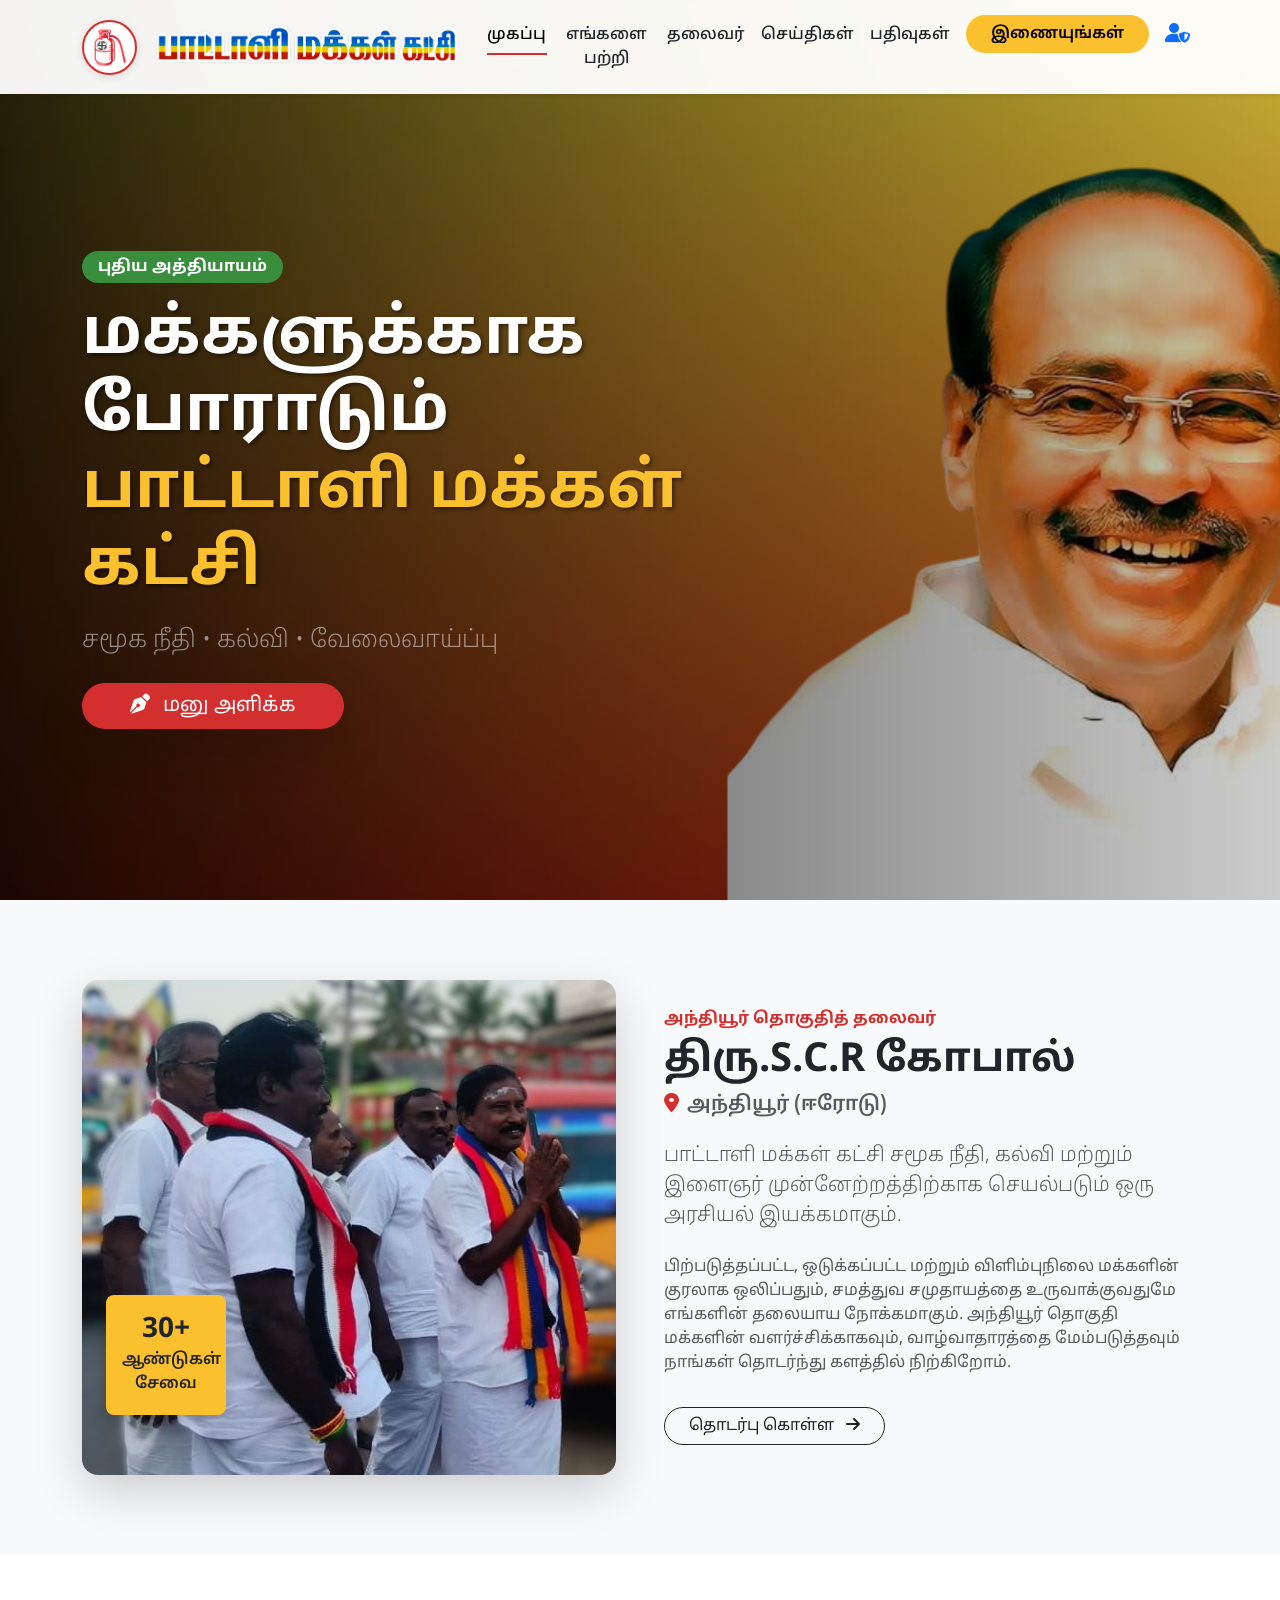
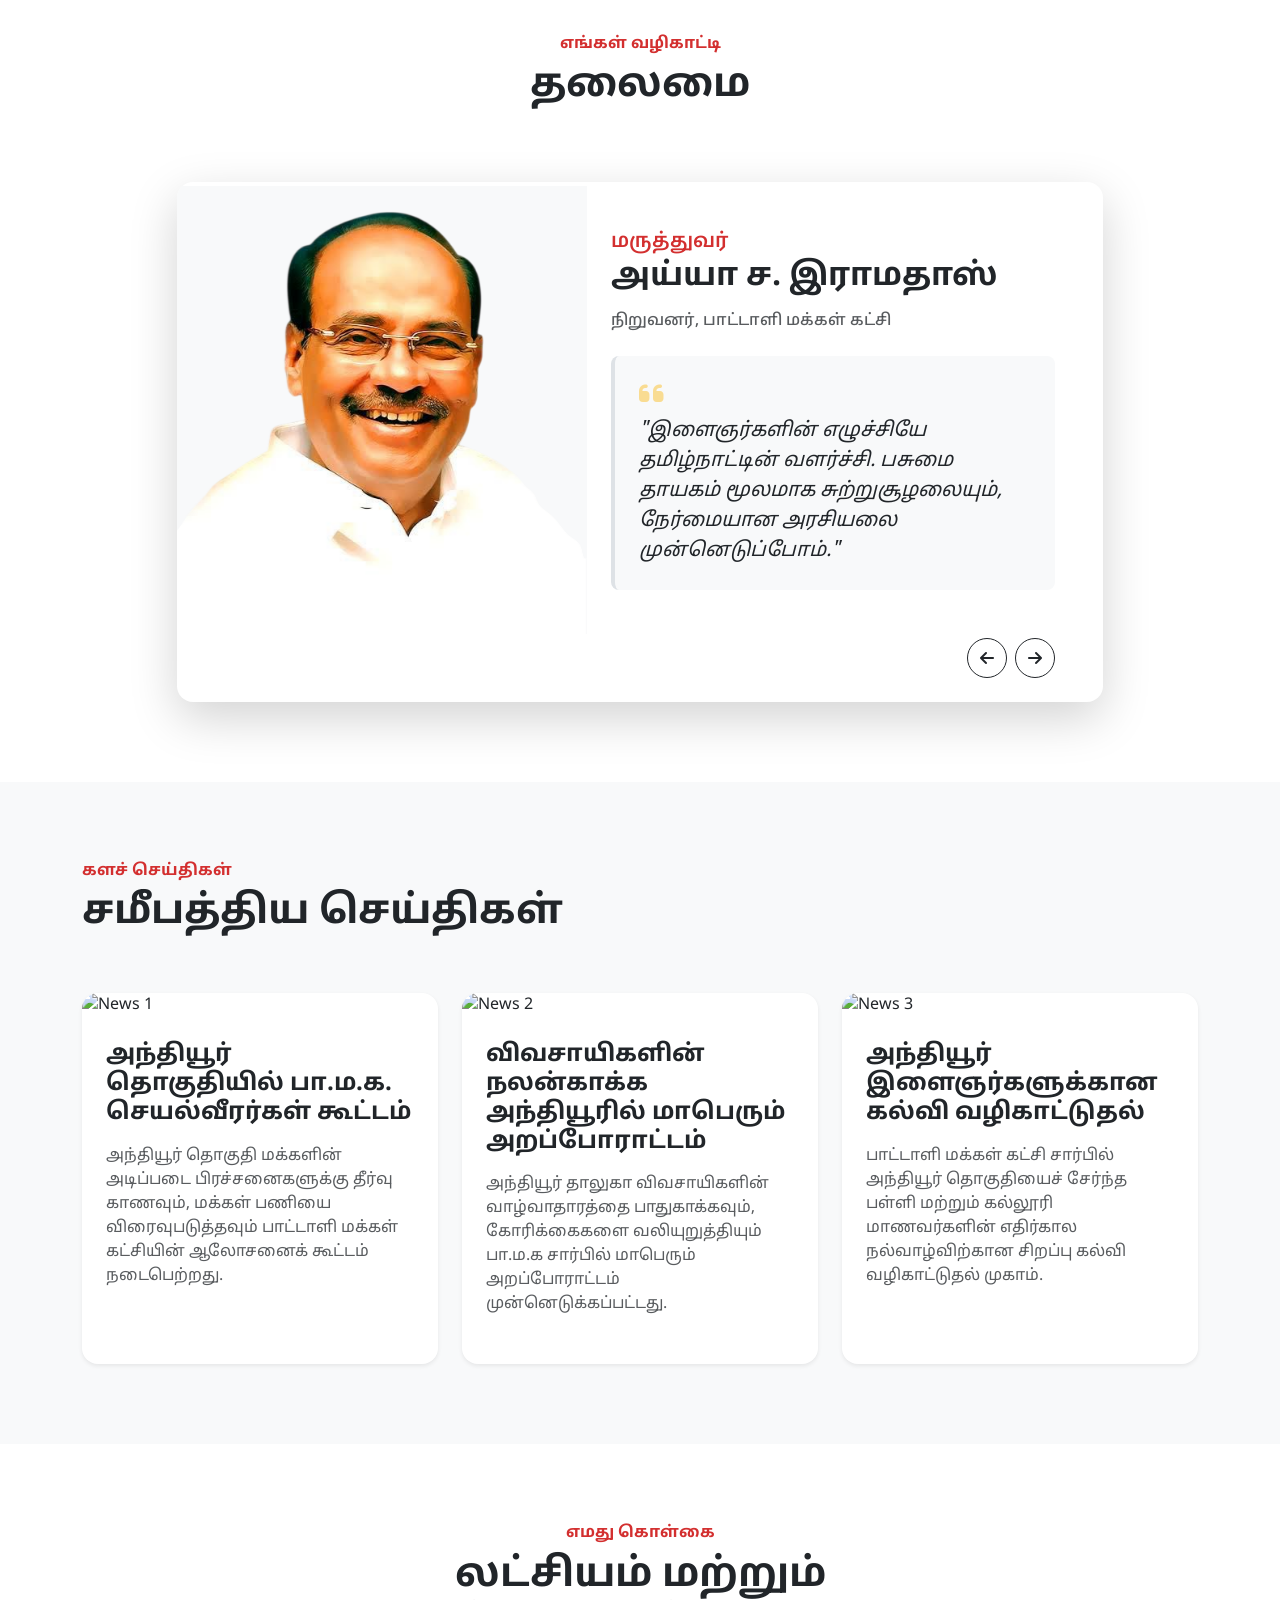
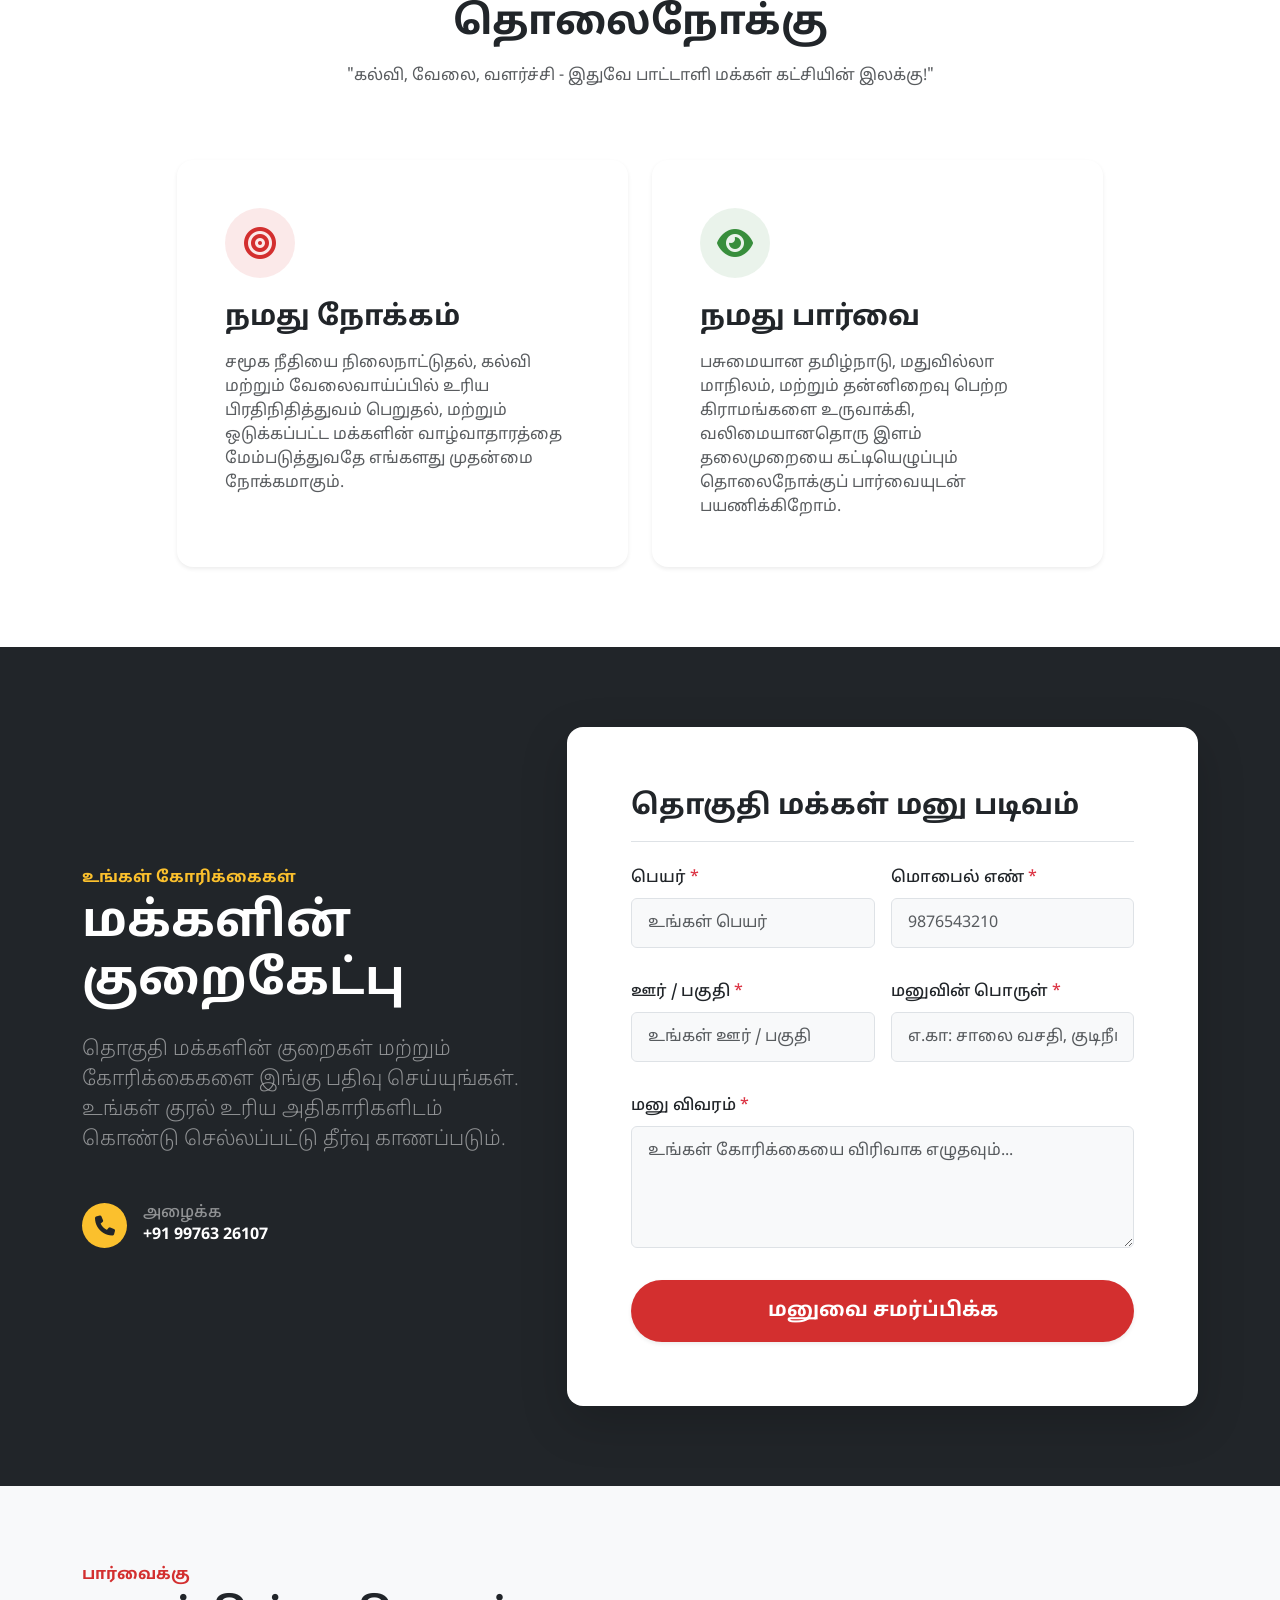
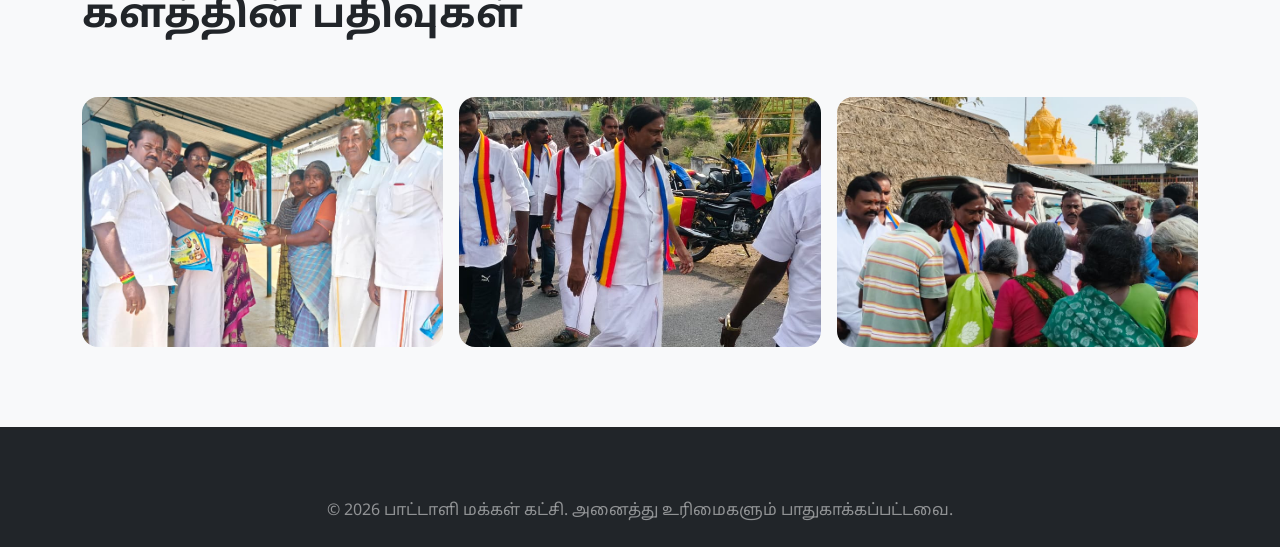
==== index.html @ 790eccae "Add files via upload" ====
<!DOCTYPE html>
<html lang="ta">

<head>
    <meta charset="UTF-8">
    <meta name="viewport" content="width=device-width, initial-scale=1.0">
    <title>பாட்டாளி மக்கள் கட்சி | அந்தியூர் தொகுதி</title>
    <meta name="description"
        content="பாட்டாளி மக்கள் கட்சி சமூக நீதி, கல்வி மற்றும் இளைஞர் முன்னேற்றத்திற்காக செயல்படும் ஒரு அரசியல் இயக்கமாகும்.">

    <!-- Google Fonts -->
    <link rel="preconnect" href="https://fonts.googleapis.com">
    <link rel="preconnect" href="https://fonts.gstatic.com" crossorigin>
    <link
        href="https://fonts.googleapis.com/css2?family=Noto+Sans+Tamil:wght@300;400;500;600;700;800&family=Inter:wght@400;500;600;700&display=swap"
        rel="stylesheet">

    <!-- Bootstrap CSS -->
    <link href="https://cdn.jsdelivr.net/npm/bootstrap@5.3.3/dist/css/bootstrap.min.css" rel="stylesheet">

    <!-- Font Awesome -->
    <link rel="stylesheet" href="https://cdnjs.cloudflare.com/ajax/libs/font-awesome/6.4.0/css/all.min.css">

    <!-- AOS CSS -->
    <link href="https://unpkg.com/aos@2.3.1/dist/aos.css" rel="stylesheet">

    <!-- Custom CSS -->
    <link rel="stylesheet" href="assets/css/style.css">
</head>

<body data-bs-spy="scroll" data-bs-target="#main-navbar" data-bs-root-margin="0px 0px -40%">

    <!-- Navbar -->
    <nav id="main-navbar" class="navbar navbar-expand-lg fixed-top shadow-sm transition-all">
        <div class="container align-items-center">
            <a class="navbar-brand d-flex align-items-center p-0" href="#home">
                <div class="logo-box pmk-logo-ring" style="flex-shrink: 0; background: #fff;">
                    <img src="pmk logo 2.png" alt="PMK Logo"
                        style="width: 100%; height: 100%; object-fit: contain; padding: 4px;">
                </div>
                <img src="PMK Logo.png" alt="PMK அந்தியூர்" class="pmk-text-logo ms-2 ms-lg-3">
            </a>
            <button class="navbar-toggler" type="button" data-bs-toggle="collapse" data-bs-target="#navbarNav"
                aria-controls="navbarNav" aria-expanded="false" aria-label="Toggle navigation">
                <span class="navbar-toggler-icon"></span>
            </button>
            <div class="collapse navbar-collapse" id="navbarNav">
                <ul class="navbar-nav ms-auto text-center">
                    <li class="nav-item">
                        <a class="nav-link" href="#home">முகப்பு</a>
                    </li>
                    <li class="nav-item">
                        <a class="nav-link" href="#about">எங்களை பற்றி</a>
                    </li>
                    <li class="nav-item">
                        <a class="nav-link" href="#leader">தலைவர்</a>
                    </li>
                    <li class="nav-item">
                        <a class="nav-link" href="#news">செய்திகள்</a>
                    </li>
                    <li class="nav-item">
                        <a class="nav-link" href="#gallery">பதிவுகள்</a>
                    </li>
                    <li class="nav-item ms-lg-2 mt-2 mt-lg-0">
                        <a class="btn btn-join rounded-pill px-4" href="membership.html">இணையுங்கள்</a>
                    </li>
                    <li class="nav-item ms-lg-2 mt-2 mt-lg-0">
                        <a class="nav-link" href="intranet.html" title="நிர்வாகம்"><i
                                class="fa-solid fa-user-shield fs-5 text-primary"></i></a>
                    </li>
                </ul>
            </div>
        </div>
    </nav>

    <!-- Hero Section -->
    <section id="home" class="hero-section d-flex align-items-center position-relative">
        <!-- Background Carousel -->
        <div id="heroCarousel" class="carousel slide position-absolute top-0 start-0 w-100 h-100 z-0"
            data-bs-ride="carousel" data-bs-pause="false" data-bs-interval="4000">
            <div class="carousel-inner w-100 h-100">
                <div class="carousel-item active w-100 h-100">
                    <img src="banner1.png" class="d-block w-100 h-100 object-fit-cover" alt="Slide 1">
                </div>
                <div class="carousel-item w-100 h-100">
                    <img src="./leaderss/WhatsApp Image 2026-04-16 at 1.37.51 PM (1).jpeg"
                        class="d-block w-100 h-100 object-fit-cover" alt="Slide 2">
                </div>
                <div class="carousel-item w-100 h-100">
                    <img src="leaderss\WhatsApp Image 2026-04-16 at 1.37.52 PM.jpeg"
                        class="d-block w-100 h-100 object-fit-cover" alt="Slide 3">
                </div>
            </div>
        </div>

        <div class="hero-overlay z-1 position-absolute w-100 h-100 top-0 start-0"></div>
        <div class="container position-relative z-2">
            <div class="row align-items-center">
                <div class="col-lg-8" data-aos="fade-up">
                    <span class="badge bg-green text-white mb-3 px-3 py-2 fs-6 rounded-pill" data-aos="fade-up"
                        data-aos-delay="200">புதிய அத்தியாயம்</span>
                    <h1 class="display-3 fw-bold text-white mb-3 text-shadow" data-aos="fade-up" data-aos-delay="400">
                        மக்களுக்காக போராடும்<br><span class="text-yellow">பாட்டாளி மக்கள் கட்சி</span></h1>
                    <p class="lead text-white-50 mb-4 fs-4 subtitle-glow" data-aos="fade-up" data-aos-delay="600">சமூக
                        நீதி • கல்வி • வேலைவாய்ப்பு</p>
                    <div class="d-flex flex-wrap gap-3 mt-4" data-aos="fade-up" data-aos-delay="800">
                        <a href="#petition" class="btn btn-primary-custom btn-lg rounded-pill px-5 shadow-lg"><i
                                class="fa-solid fa-pen-nib me-2"></i> மனு அளிக்க</a>

                    </div>
                </div>
            </div>
        </div>
    </section>

    <!-- About Section -->
    <section id="about" class="section-padding bg-light">
        <div class="container">
            <div class="row align-items-center g-5">
                <div class="col-lg-6" data-aos="fade-right">
                    <div class="about-image-wrapper position-relative">
                        <img src="leaderss\WhatsApp Image 2026-04-16 at 1.37.51 PM.jpeg"
                            alt="PMK gathering" class="img-fluid rounded-4 shadow-lg">
                        <div class="experience-badge bg-yellow text-dark p-3 rounded-3 shadow text-center position-absolute bottom-0 start-0 translate-middle-y ms-4"
                            data-aos="zoom-in" data-aos-delay="400">
                            <h3 class="fw-bold mb-0">30+</h3>
                            <span class="fs-6 fw-semibold">ஆண்டுகள்<br>சேவை</span>
                        </div>
                    </div>
                </div>
                <div class="col-lg-6" data-aos="fade-left">
                    <div class="section-title mb-4">
                        <h6 class="text-red fw-bold text-uppercase tracking-wide">அந்தியூர் தொகுதித் தலைவர்</h6>
                        <h2 class="display-6 fw-bold text-dark mt-2">திரு.S.C.R கோபால்</h2>
                        <h5 class="text-muted mt-2 fw-semibold"><i
                                class="fa-solid fa-location-dot text-red me-2"></i>அந்தியூர் (ஈரோடு)</h5>
                    </div>
                    <div class="about-content mt-4">
                        <p class="lead text-muted mb-4">பாட்டாளி மக்கள் கட்சி சமூக நீதி, கல்வி மற்றும் இளைஞர்
                            முன்னேற்றத்திற்காக செயல்படும் ஒரு அரசியல் இயக்கமாகும்.</p>
                        <p class="text-body-secondary mb-4">பிற்படுத்தப்பட்ட, ஒடுக்கப்பட்ட மற்றும் விளிம்புநிலை மக்களின்
                            குரலாக ஒலிப்பதும், சமத்துவ சமுதாயத்தை உருவாக்குவதுமே எங்களின் தலையாய நோக்கமாகும்.
                            அந்தியூர் தொகுதி மக்களின் வளர்ச்சிக்காகவும், வாழ்வாதாரத்தை மேம்படுத்தவும் நாங்கள் தொடர்ந்து
                            களத்தில் நிற்கிறோம்.</p>
                        <a href="#petition" class="btn btn-outline-dark rounded-pill px-4 mt-2">தொடர்பு கொள்ள <i
                                class="fa-solid fa-arrow-right ms-2"></i></a>
                    </div>
                </div>
            </div>
        </div>
    </section>



    <!-- Leader Section -->
    <section id="leader" class="section-padding position-relative">
        <div class="container">
            <div class="row justify-content-center text-center mb-5" data-aos="fade-up">
                <div class="col-lg-8">
                    <h6 class="text-red fw-bold text-uppercase tracking-wide">எங்கள் வழிகாட்டி</h6>
                    <h2 class="display-6 fw-bold text-dark mt-2">தலைமை</h2>
                    <div class="divider mx-auto mt-3 mb-4"></div>
                </div>
            </div>

            <div class="row justify-content-center">
                <div class="col-lg-10">
                    <div class="card leader-card border-0 shadow-lg rounded-4 overflow-hidden" data-aos="fade-up"
                        data-aos-delay="200">
                        <div id="leaderDetailCarousel" class="carousel slide" data-bs-ride="carousel"
                            data-bs-interval="5000">
                            <div class="carousel-inner">
                                <!-- Leader 2 -->
                                <div class="carousel-item active">
                                    <div class="row g-0 align-items-center">
                                        <div class="col-md-5">
                                            <img src="leaderss/2.png" alt="Leader 2"
                                                class="img-fluid w-100 object-fit-cover leader-img"
                                                style="height: 100%; min-height: 400px; background-color: #f8f9fa;">
                                        </div>
                                        <div class="col-md-7">
                                            <div class="card-body p-4 p-md-5 position-relative">
                                                <h5 class="text-red fw-semibold mb-1">மருத்துவர்</h5>
                                                <h2 class="card-title fw-bold text-dark mb-3">அய்யா ச. இராமதாஸ் </h2>
                                                <h6 class="text-muted mb-4">நிறுவனர், பாட்டாளி மக்கள் கட்சி</h6>

                                                <div
                                                    class="quote-box p-4 bg-light rounded-3 border-start border-4 border-yellow mb-0">
                                                    <i
                                                        class="fa-solid fa-quote-left text-yellow fs-3 mb-2 opacity-50"></i>
                                                    <p class="fst-italic fs-5 text-dark mb-0">"இளைஞர்களின் எழுச்சியே
                                                        தமிழ்நாட்டின் வளர்ச்சி. பசுமை தாயகம் மூலமாக சுற்றுசூழலையும்,
                                                        நேர்மையான அரசியலை முன்னெடுப்போம்."</p>
                                                </div>
                                            </div>
                                        </div>
                                    </div>
                                </div>
                                <!-- Leader 3 -->
                                <div class="carousel-item">
                                    <div class="row g-0 align-items-center">
                                        <div class="col-md-5">
                                            <img src="leaderss/3.png" alt="Leader 3"
                                                class="img-fluid w-100 object-fit-cover leader-img"
                                                style="height: 100%; min-height: 400px; background-color: #f8f9fa;">
                                        </div>
                                        <div class="col-md-7">
                                            <div class="card-body p-4 p-md-5 position-relative">
                                                <h5 class="text-red fw-semibold mb-1">திருமதி</h5>
                                                <h2 class="card-title fw-bold text-dark mb-3">ஸ்ரீகாந்தி</h2>
                                                <h6 class="text-muted mb-4">பாமகவின் செயல் தலைவர்</h6>

                                                <div
                                                    class="quote-box p-4 bg-light rounded-3 border-start border-4 border-yellow mb-0">
                                                    <i
                                                        class="fa-solid fa-quote-left text-yellow fs-3 mb-2 opacity-50"></i>
                                                    <p class="fst-italic fs-5 text-dark mb-0">"பாமக சமூக நீதி மற்றும்
                                                        வன்னியர் மேம்பாட்டிற்காக செயல்படும் இயக்கம்;
                                                        அதன் கொள்கைகளை மக்களிடம் கொண்டு செல்ல அவர்கள்
                                                        செயற்படுகிறார்."
                                                    </p>
                                                </div>
                                            </div>
                                        </div>
                                    </div>
                                </div>
                                <!-- Leader 4 -->
                                <div class="carousel-item">
                                    <div class="row g-0 align-items-center">
                                        <div class="col-md-5">
                                            <img src="leaderss/4.png" alt="Leader 4"
                                                class="img-fluid w-100 object-fit-cover leader-img"
                                                style="height: 100%; min-height: 400px; background-color: #f8f9fa;">
                                        </div>
                                        <div class="col-md-7">
                                            <div class="card-body p-4 p-md-5 position-relative">
                                                <h5 class="text-red fw-semibold mb-1">மூத்த தலைவர்</h5>
                                                <h2 class="card-title fw-bold text-dark mb-3">ஜி.கே.மணி</h2>
                                                <h6 class="text-muted mb-4">கௌரவத் தலைவர், பாட்டாளி மக்கள் கட்சி</h6>
                                                <div
                                                    class="quote-box p-4 bg-light rounded-3 border-start border-4 border-yellow mb-0">
                                                    <i
                                                        class="fa-solid fa-quote-left text-yellow fs-3 mb-2 opacity-50"></i>
                                                    <p class="fst-italic fs-5 text-dark mb-0">"மக்களின் குறைகளை
                                                        இதயப்பூர்வமாக செவிமடுத்து, அதற்கான உடனடி தீர்வை கிராமங்கள்
                                                        வாரியாக வழங்கி பணியாற்றுவதே எங்கள் இலக்கு."</p>
                                                </div>
                                            </div>
                                        </div>
                                    </div>
                                </div>
                                <!-- Leader 1 -->
                                <div class="carousel-item">
                                    <div class="row g-0 align-items-center">
                                        <div class="col-md-5">
                                            <img src="leaderss/1.png" alt="Leader 1"
                                                class="img-fluid w-100 object-fit-cover leader-img"
                                                style="height: 100%; min-height: 400px; background-color: #f8f9fa;">
                                        </div>
                                        <div class="col-md-7">
                                            <div class="card-body p-4 p-md-5 position-relative">
                                                <h5 class="text-red fw-semibold mb-1">திருமதி</h5>
                                                <h2 class="card-title fw-bold text-dark mb-3">வி.கே. சசிகலா</h2>
                                                <h6 class="text-muted mb-4">அனைத்திந்திய புரட்சித் தலைவர் மக்கள்
                                                    முன்னேற்றக் கழகம்</h6>

                                                <div
                                                    class="quote-box p-4 bg-light rounded-3 border-start border-4 border-yellow mb-0">
                                                    <i
                                                        class="fa-solid fa-quote-left text-yellow fs-3 mb-2 opacity-50"></i>
                                                    <p class="fst-italic fs-5 text-dark mb-0">"சமூக நீதியை நிலைநாட்ட
                                                        எதையும் தியாகம் செய்யும் உறுதி கொண்டவர்கள் நாம். தமிழ்நாட்டின்
                                                        வளர்ச்சிக்காக தொடர்ந்து உழைப்போம்."</p>
                                                </div>
                                            </div>
                                        </div>
                                    </div>
                                </div>
                            </div>

                            <!-- Carousel Navigation Buttons positioned nicely -->
                            <div class="d-flex justify-content-end px-5 pb-4 mt-n3 position-relative z-3">
                                <button
                                    class="btn btn-outline-dark rounded-circle me-2 d-flex align-items-center justify-content-center"
                                    type="button" data-bs-target="#leaderDetailCarousel" data-bs-slide="prev"
                                    style="width: 40px; height: 40px;">
                                    <i class="fa-solid fa-arrow-left"></i>
                                </button>
                                <button
                                    class="btn btn-outline-dark rounded-circle d-flex align-items-center justify-content-center"
                                    type="button" data-bs-target="#leaderDetailCarousel" data-bs-slide="next"
                                    style="width: 40px; height: 40px;">
                                    <i class="fa-solid fa-arrow-right"></i>
                                </button>
                            </div>
                        </div>
                    </div>
                </div>
            </div>
        </div>
    </section>

    <!-- News Section -->
    <section id="news" class="section-padding bg-light">
        <div class="container">
            <div class="row justify-content-between align-items-end mb-5" data-aos="fade-up">
                <div class="col-md-8">
                    <h6 class="text-red fw-bold text-uppercase tracking-wide">களச் செய்திகள்</h6>
                    <h2 class="display-6 fw-bold text-dark mt-2">சமீபத்திய செய்திகள்</h2>
                </div>
            </div>

            <div class="row g-4">
                <!-- News 1 -->
                <div class="col-lg-4 col-md-6" data-aos="fade-up" data-aos-delay="100">
                    <div class="card news-card h-100 border-0 shadow-sm rounded-4 overflow-hidden">
                        <div class="image-wrapper position-relative">
                            <img src="https://images.unsplash.com/photo-1540910419892-4a36d2c3266c?ixlib=rb-4.0.3&auto=format&fit=crop&w=600&q=80"
                                class="card-img-top object-fit-cover" alt="News 1">
                        </div>
                        <div class="card-body p-4 d-flex flex-column">
                            <h4 class="card-title fw-bold text-dark mb-3">அந்தியூர் தொகுதியில் பா.ம.க. செயல்வீரர்கள்
                                கூட்டம்</h4>
                            <p class="card-text text-muted mb-4 flex-grow-1">அந்தியூர் தொகுதி மக்களின் அடிப்படை
                                பிரச்சனைகளுக்கு தீர்வு காணவும், மக்கள் பணியை விரைவுபடுத்தவும் பாட்டாளி மக்கள் கட்சியின்
                                ஆலோசனைக் கூட்டம் நடைபெற்றது.</p>

                        </div>
                    </div>
                </div>
                <!-- News 2 -->
                <div class="col-lg-4 col-md-6" data-aos="fade-up" data-aos-delay="200">
                    <div class="card news-card h-100 border-0 shadow-sm rounded-4 overflow-hidden">
                        <div class="image-wrapper position-relative">
                            <img src="https://images.unsplash.com/photo-1577962917302-cd874c4e31d2?ixlib=rb-4.0.3&auto=format&fit=crop&w=600&q=80"
                                class="card-img-top object-fit-cover" alt="News 2">
                        </div>
                        <div class="card-body p-4 d-flex flex-column">
                            <h4 class="card-title fw-bold text-dark mb-3">விவசாயிகளின் நலன்காக்க அந்தியூரில் மாபெரும்
                                அறப்போராட்டம்</h4>
                            <p class="card-text text-muted mb-4 flex-grow-1">அந்தியூர் தாலுகா விவசாயிகளின் வாழ்வாதாரத்தை
                                பாதுகாக்கவும், கோரிக்கைகளை வலியுறுத்தியும் பா.ம.க சார்பில் மாபெரும் அறப்போராட்டம்
                                முன்னெடுக்கப்பட்டது.</p>

                        </div>
                    </div>
                </div>
                <!-- News 3 -->
                <div class="col-lg-4 col-md-6" data-aos="fade-up" data-aos-delay="300">
                    <div class="card news-card h-100 border-0 shadow-sm rounded-4 overflow-hidden">
                        <div class="image-wrapper position-relative">
                            <img src="https://images.unsplash.com/photo-1531206715517-5c0ba140b2b8?ixlib=rb-4.0.3&auto=format&fit=crop&w=600&q=80"
                                class="card-img-top object-fit-cover" alt="News 3">
                        </div>
                        <div class="card-body p-4 d-flex flex-column">
                            <h4 class="card-title fw-bold text-dark mb-3">அந்தியூர் இளைஞர்களுக்கான கல்வி வழிகாட்டுதல்
                            </h4>
                            <p class="card-text text-muted mb-4 flex-grow-1">பாட்டாளி மக்கள் கட்சி சார்பில் அந்தியூர்
                                தொகுதியைச் சேர்ந்த பள்ளி மற்றும் கல்லூரி மாணவர்களின் எதிர்கால நல்வாழ்விற்கான சிறப்பு
                                கல்வி வழிகாட்டுதல் முகாம்.</p>

                        </div>
                    </div>
                </div>
            </div>
        </div>
    </section>

    <!-- Vision and Mission Section -->
    <section id="vision" class="section-padding position-relative">
        <div class="container">
            <div class="row justify-content-center text-center mb-5" data-aos="fade-up">
                <div class="col-lg-8">
                    <h6 class="text-red fw-bold text-uppercase tracking-wide">எமது கொள்கை</h6>
                    <h2 class="display-6 fw-bold text-dark mt-2">லட்சியம் மற்றும் தொலைநோக்கு</h2>
                    <p class="text-muted mt-3 mb-0">"கல்வி, வேலை, வளர்ச்சி - இதுவே பாட்டாளி மக்கள் கட்சியின் இலக்கு!"
                    </p>
                    <div class="divider mx-auto mt-3 mb-4"></div>
                </div>
            </div>

            <div class="row g-4 justify-content-center">
                <!-- Our Goal (Nokkam) -->
                <div class="col-lg-5" data-aos="fade-right" data-aos-delay="200">
                    <div class="card vision-card border-0 shadow-sm rounded-4 h-100 overflow-hidden">
                        <div class="card-body p-4 p-md-5">
                            <div class="icon-box-vision mb-4 bg-light-red d-inline-flex align-items-center justify-content-center rounded-circle"
                                style="width: 70px; height: 70px;">
                                <i class="fa-solid fa-bullseye text-red fs-2"></i>
                            </div>
                            <h3 class="fw-bold text-dark mb-3">நமது நோக்கம்</h3>
                            <p class="text-body-secondary mb-0">சமூக நீதியை நிலைநாட்டுதல், கல்வி மற்றும் வேலைவாய்ப்பில்
                                உரிய பிரதிநிதித்துவம் பெறுதல், மற்றும் ஒடுக்கப்பட்ட மக்களின் வாழ்வாதாரத்தை
                                மேம்படுத்துவதே எங்களது முதன்மை நோக்கமாகும்.</p>
                        </div>
                    </div>
                </div>
                <!-- Our Vision (Parvai) -->
                <div class="col-lg-5" data-aos="fade-left" data-aos-delay="300">
                    <div class="card vision-card border-0 shadow-sm rounded-4 h-100 overflow-hidden">
                        <div class="card-body p-4 p-md-5">
                            <div class="icon-box-vision mb-4 bg-light-green d-inline-flex align-items-center justify-content-center rounded-circle"
                                style="width: 70px; height: 70px;">
                                <i class="fa-solid fa-eye text-green fs-2"></i>
                            </div>
                            <h3 class="fw-bold text-dark mb-3">நமது பார்வை</h3>
                            <p class="text-body-secondary mb-0">பசுமையான தமிழ்நாடு, மதுவில்லா மாநிலம், மற்றும் தன்னிறைவு
                                பெற்ற கிராமங்களை உருவாக்கி, வலிமையானதொரு இளம் தலைமுறையை கட்டியெழுப்பும் தொலைநோக்குப்
                                பார்வையுடன் பயணிக்கிறோம்.</p>
                        </div>
                    </div>
                </div>
            </div>
        </div>
    </section>

    <!-- Petition Section -->
    <section id="petition" class="section-padding bg-dark text-white position-relative overflow-hidden">
        <div class="container position-relative z-2">
            <div class="row align-items-center g-5">
                <div class="col-lg-5" data-aos="fade-right">
                    <h6 class="text-yellow fw-bold text-uppercase tracking-wide mb-2">உங்கள் கோரிக்கைகள்</h6>
                    <h2 class="display-5 fw-bold mb-4">மக்களின் குறைகேட்பு</h2>
                    <p class="lead text-white-50 mb-4">தொகுதி மக்களின் குறைகள் மற்றும் கோரிக்கைகளை இங்கு பதிவு
                        செய்யுங்கள். உங்கள் குரல் உரிய அதிகாரிகளிடம் கொண்டு செல்லப்பட்டு தீர்வு காணப்படும்.</p>

                    <div class="contact-highlights-grievance mt-5">
                        <div class="d-flex align-items-center mb-3">
                            <div class="icon-circle bg-yellow text-dark me-3 d-flex align-items-center justify-content-center rounded-circle"
                                style="width: 45px; height: 45px;">
                                <i class="fa-solid fa-phone fs-5"></i>
                            </div>
                            <div>
                                <h6 class="text-white-50 mb-0">அழைக்க</h6>
                                <p class="text-white fw-bold mb-0">+91 99763 26107</p>
                            </div>
                        </div>

                        <!-- <div class="d-flex align-items-center">
                            <div class="icon-circle bg-primary text-white me-3 d-flex align-items-center justify-content-center rounded-circle"
                                style="width: 45px; height: 45px;">
                                <i class="fa-solid fa-envelope fs-5"></i>
                            </div>
                            <div>
                                <h6 class="text-white-50 mb-0">மின்னஞ்சல்</h6>
                                <p class="text-white fw-bold mb-0">info@pmkparty.in</p>
                            </div>
                        </div> -->
                    </div>
                </div>

                <div class="col-lg-7" data-aos="fade-left" data-aos-delay="200">
                    <div class="card membership-form-card border-0 shadow-lg rounded-4 p-4 p-lg-5">
                        <div class="card-body">
                            <h3 class="fw-bold text-dark mb-4 border-bottom pb-3">தொகுதி மக்கள் மனு படிவம்</h3>
                            <form id="petitionForm" class="needs-validation" novalidate>
                                <div class="row g-3">
                                    <div class="col-md-6 mb-3">
                                        <label for="fullName" class="form-label text-dark fw-medium">பெயர் <span
                                                class="text-danger">*</span></label>
                                        <input type="text" class="form-control bg-light" id="fullName"
                                            placeholder="உங்கள் பெயர்" required>
                                    </div>
                                    <div class="col-md-6 mb-3">
                                        <label for="mobile" class="form-label text-dark fw-medium">மொபைல் எண் <span
                                                class="text-danger">*</span></label>
                                        <input type="tel" class="form-control bg-light" id="mobile"
                                            placeholder="9876543210" pattern="[0-9]{10}" required>
                                    </div>
                                    <div class="col-md-6 mb-3">
                                        <label for="area" class="form-label text-dark fw-medium">ஊர் / பகுதி <span
                                                class="text-danger">*</span></label>
                                        <input type="text" class="form-control bg-light" id="area"
                                            placeholder="உங்கள் ஊர் / பகுதி" required>
                                    </div>
                                    <div class="col-md-6 mb-3">
                                        <label for="subject" class="form-label text-dark fw-medium">மனுவின் பொருள் <span
                                                class="text-danger">*</span></label>
                                        <input type="text" class="form-control bg-light" id="subject"
                                            placeholder="எ.கா: சாலை வசதி, குடிநீர்" required>
                                    </div>
                                    <div class="col-12 mb-4">
                                        <label for="details" class="form-label text-dark fw-medium">மனு விவரம் <span
                                                class="text-danger">*</span></label>
                                        <textarea class="form-control bg-light" id="details" rows="4"
                                            placeholder="உங்கள் கோரிக்கையை விரிவாக எழுதவும்..." required></textarea>
                                    </div>
                                    <div class="col-12 text-center mt-2">
                                        <button type="submit"
                                            class="btn btn-primary-custom btn-lg w-100 rounded-pill py-3 fw-bold fs-5 shadow-sm">
                                            மனுவை சமர்ப்பிக்க
                                        </button>
                                    </div>
                                </div>
                            </form>
                            <div id="formSuccess" class="alert alert-success d-none mt-4 text-center rounded-4 border-0"
                                role="alert">
                                உங்கள் மனு வெற்றிகரமாக பதிவு செய்யப்பட்டது!
                            </div>
                        </div>
                    </div>
                </div>
            </div>
        </div>
    </section>

    <!-- Gallery Section -->
    <section id="gallery" class="section-padding bg-light">
        <div class="container">
            <div class="row justify-content-between align-items-end mb-5" data-aos="fade-up">
                <div class="col-md-8">
                    <h6 class="text-red fw-bold text-uppercase tracking-wide">பார்வைக்கு</h6>
                    <h2 class="display-6 fw-bold text-dark mt-2">களத்தின் பதிவுகள்</h2>
                </div>
            </div>

            <div class="row g-3 gallery-grid">
                <div class="col-lg-4 col-md-6" data-aos="zoom-in" data-aos-delay="100">
                    <div class="gallery-item rounded-4 overflow-hidden position-relative" style="height:250px;">
                        <img src="leaderss\WhatsApp Image 2026-04-16 at 1.37.52 PM.jpeg"
                            alt="Gallery 1" class="img-fluid w-100 h-100 object-fit-cover">
                    </div>
                </div>
                <div class="col-lg-4 col-md-6" data-aos="zoom-in" data-aos-delay="200">
                    <div class="gallery-item rounded-4 overflow-hidden position-relative" style="height:250px;">
                        <img src="leaderss\WhatsApp Image 2026-04-16 at 1.37.56 PM (2).jpeg"
                            alt="Gallery 2" class="img-fluid w-100 h-100 object-fit-cover">
                    </div>
                </div>
                <div class="col-lg-4 col-md-6" data-aos="zoom-in" data-aos-delay="300">
                    <div class="gallery-item rounded-4 overflow-hidden position-relative" style="height:250px;">
                        <img src="leaderss\WhatsApp Image 2026-04-16 at 1.37.57 PM (1).jpeg"
                            alt="Gallery 3" class="img-fluid w-100 h-100 object-fit-cover">
                    </div>
                </div>
            </div>
        </div>
    </section>



    <!-- Footer -->
    <footer class="footer pt-5 pb-4 bg-dark text-white text-center">
        <div class="container">
            <div class="row align-items-center">
                <div class="col-12 mt-4 text-center">
                    <p class="text-white-50 mb-0">© 2026 பாட்டாளி மக்கள் கட்சி. அனைத்து உரிமைகளும் பாதுகாக்கப்பட்டவை.
                        <!-- <br><span class="mt-2 d-inline-block small">Designed by <a href="https://cloudhawk.in"
                                target="_blank" class="text-yellow text-decoration-none fw-medium">CloudHawk</a></span> -->
                    </p>
                </div>
            </div>
        </div>
    </footer>

    <!-- Back to Top Button -->
    <a href="#" class="back-to-top shadow-lg" id="backToTopBtn">
        <i class="fa-solid fa-arrow-up"></i>
    </a>

    <!-- Bootstrap Bundle -->
    <script src="https://cdn.jsdelivr.net/npm/bootstrap@5.3.3/dist/js/bootstrap.bundle.min.js"></script>

    <!-- AOS JS -->
    <script src="https://unpkg.com/aos@2.3.1/dist/aos.js"></script>
    <script>
        AOS.init({
            duration: 1000,
            once: true,
            offset: 120,
            easing: 'ease-in-out-cubic'
        });
    </script>

    <!-- Custom JS -->
    <script src="assets/js/script.js"></script>
</body>

</html>
---- assets/css/style.css ----
/* Root Variables */
:root {
  --pmk-yellow: #fbc02d;
  --pmk-yellow-dark: #f57f17;
  --pmk-red: #d32f2f;
  --pmk-red-dark: #c62828;
  --pmk-green: #388e3c;
  --pmk-green-dark: #2e7d32;
  --pmk-blue: #1976d2;
  
  --bg-light: #f8f9fa;
  --text-dark: #212529;
  --text-muted: #6c757d;
  
  --font-primary: 'Noto Sans Tamil', sans-serif;
  --font-secondary: 'Inter', sans-serif;
}

/* Base Styles */
html {
  scroll-behavior: smooth;
  scroll-padding-top: 85px;
}

body {
  font-family: var(--font-primary);
  color: var(--text-dark);
  overflow-x: hidden;
  background-color: #ffffff;
}

h1, h2, h3, h4, h5, h6 {
  font-family: var(--font-primary);
}

.section-padding {
  padding: 80px 0;
}

/* Custom Colors & Backgrounds */
.text-yellow { color: var(--pmk-yellow) !important; }
.text-yellow-dark { color: var(--pmk-yellow-dark) !important; }
.text-red { color: var(--pmk-red) !important; }
.text-green { color: var(--pmk-green) !important; }

.bg-yellow { background-color: var(--pmk-yellow) !important; }
.bg-red { background-color: var(--pmk-red) !important; }
.bg-green { background-color: var(--pmk-green) !important; }

.bg-light-yellow { background-color: rgba(251, 192, 45, 0.1) !important; }
.bg-light-red { background-color: rgba(211, 47, 47, 0.1) !important; }
.bg-light-green { background-color: rgba(56, 142, 60, 0.1) !important; }

/* Buttons */
.btn-primary-custom {
  background-color: var(--pmk-red);
  color: #fff;
  border: none;
  transition: all 0.3s ease;
}

.btn-primary-custom:hover {
  background-color: var(--pmk-red-dark);
  color: #fff;
  transform: translateY(-2px);
  box-shadow: 0 4px 12px rgba(211, 47, 47, 0.3);
}

.btn-join {
  background-color: var(--pmk-yellow);
  color: #000;
  font-weight: 600;
  transition: all 0.3s ease;
}

.btn-join:hover {
  background-color: var(--pmk-yellow-dark);
  color: #fff;
  transform: scale(1.05);
}

/* Navbar */
#main-navbar {
  background-color: rgba(255, 255, 255, 0.95);
  backdrop-filter: blur(10px);
  transition: all 0.4s ease;
  padding: 15px 0;
}

#main-navbar.scrolled {
  padding: 10px 0;
  background-color: #ffffff;
  box-shadow: 0 4px 15px rgba(0, 0, 0, 0.1);
}

.navbar-brand .logo-placeholder {
  width: 45px;
  height: 45px;
  background: linear-gradient(135deg, var(--pmk-red), var(--pmk-yellow));
  border-radius: 50%;
  display: flex;
  align-items: center;
  justify-content: center;
}

.logo-box.pmk-logo-ring {
  width: 55px;
  height: 55px;
  border-radius: 50%;
  border: 2px solid var(--pmk-red);
  box-shadow: 0 2px 10px rgba(0,0,0,0.1);
  display: flex;
  align-items: center;
  justify-content: center;
  overflow: hidden;
}

.pmk-text-logo {
  max-height: 45px;
  width: auto;
  object-fit: contain;
}

.navbar-brand .brand-text {
  color: var(--pmk-red);
}

.nav-link {
  color: var(--text-dark);
  font-weight: 500;
  position: relative;
  transition: color 0.3s;
}

.nav-link::after {
  content: '';
  position: absolute;
  width: 0;
  height: 2px;
  bottom: 0;
  left: 50%;
  background-color: var(--pmk-red);
  transition: all 0.3s ease;
  transform: translateX(-50%);
}

.nav-link:hover::after, .nav-link.active::after {
  width: 80%;
}

.nav-link:hover, .nav-link.active {
  color: var(--pmk-red);
}

/* Hero Section */
.hero-section {
  min-height: 100vh;
  position: relative;
  overflow: hidden;
  padding-top: 80px;
}

.hero-overlay {
  background: linear-gradient(90deg, rgba(0,0,0,0.85) 0%, rgba(0,0,0,0.5) 50%, rgba(0,0,0,0.2) 100%);
}

.text-shadow {
  text-shadow: 2px 2px 4px rgba(0,0,0,0.5);
}

/* About Section */
.experience-badge {
  width: 120px;
  height: 120px;
  display: flex;
  flex-direction: column;
  justify-content: center;
}

.icon-box {
  width: 40px;
  height: 40px;
  display: flex;
  align-items: center;
  justify-content: center;
  border-radius: 50%;
  font-size: 1.2rem;
}

/* Cards */
.card {
  transition: transform 0.3s ease, box-shadow 0.3s ease;
}

.card:hover {
  transform: translateY(-5px);
}

.news-card .image-wrapper {
  overflow: hidden;
}

.news-card img {
  transition: transform 0.5s ease;
}

.news-card:hover img {
  transform: scale(1.1);
}

/* Event Cards */
.event-date-bg {
  background: linear-gradient(135deg, var(--pmk-red), var(--pmk-red-dark));
}

/* Membership Section */
.membership-form-card {
  background-color: #fff;
  border-top: 5px solid var(--pmk-yellow);
}

.form-control, .form-select {
  padding: 0.75rem 1rem;
}

.form-control:focus, .form-select:focus {
  border-color: var(--pmk-yellow);
  box-shadow: 0 0 0 0.25rem rgba(251, 192, 45, 0.25);
}

/* Gallery Hover */
.gallery-item {
  cursor: pointer;
}

.gallery-overlay {
  position: absolute;
  top: 0;
  left: 0;
  width: 100%;
  height: 100%;
  background: rgba(211, 47, 47, 0.8);
  opacity: 0;
  transition: all 0.3s ease;
}

.gallery-item:hover .gallery-overlay {
  opacity: 1;
}

.gallery-zoom-btn {
  width: 50px;
  height: 50px;
  font-size: 1.5rem;
  transform: scale(0);
  transition: transform 0.3s ease 0.1s;
}

.gallery-item:hover .gallery-zoom-btn {
  transform: scale(1);
}

/* Contact Info */
.contact-icon {
  width: 50px;
  height: 50px;
  border-radius: 12px;
  display: flex;
  align-items: center;
  justify-content: center;
  font-size: 1.5rem;
}

.as-center { align-self: center; }

/* Animations (Managed by AOS) */

/* Back to Top */
.back-to-top {
  position: fixed;
  bottom: 30px;
  right: 30px;
  width: 45px;
  height: 45px;
  background-color: var(--pmk-red);
  color: #fff;
  border-radius: 50%;
  display: flex;
  align-items: center;
  justify-content: center;
  font-size: 1.2rem;
  text-decoration: none;
  opacity: 0;
  visibility: hidden;
  transition: all 0.3s ease;
  z-index: 999;
}

.back-to-top.show {
  opacity: 1;
  visibility: visible;
}

.back-to-top:hover {
  background-color: var(--pmk-yellow);
  color: #000;
  transform: translateY(-3px);
}

/* Carousel Image Animation */
@keyframes smoothZoom {
  0% {
    transform: scale(1);
  }
  100% {
    transform: scale(1.12);
  }
}

.carousel-item.active img {
  animation: smoothZoom 6s ease-in-out forwards;
}

/* Responsive Media Queries */

/* Tablet & Smaller (Max 991px) */
@media (max-width: 991.98px) {
  .section-padding {
    padding: 60px 0;
  }
  
  .hero-section {
    min-height: 80vh;
    padding-top: 100px;
    text-align: center;
  }
  
  .hero-section .row {
    justify-content: center;
  }
  
  .display-3 {
    font-size: 2.8rem;
  }
  
  .pmk-text-logo {
    max-height: 35px;
  }
}

/* Mobile Devices (Max 767px) */
@media (max-width: 767.98px) {
  .section-padding {
    padding: 50px 0;
  }
  
  .display-3 {
    font-size: 2.2rem;
  }
  
  .display-6 {
    font-size: 1.8rem;
  }
  
  .lead.fs-4 {
    font-size: 1.1rem !important;
  }
  
  /* About Section Badge Fix */
  .experience-badge {
    position: relative !important;
    bottom: auto !important;
    start: auto !important;
    margin: 20px auto 0 !important;
    transform: none !important;
    width: 100px;
    height: 100px;
  }
  
  .about-image-wrapper {
    margin-bottom: 30px;
  }
  
  /* Leader Carousel Fixes */
  .leader-img {
    min-height: 250px !important;
    height: 300px !important;
  }
  
  .card-body.p-md-5 {
    padding: 2rem !important;
  }
  
  .quote-box {
    padding: 1.5rem !important;
  }
  
  .quote-box p {
    font-size: 1.1rem !important;
  }
  
  /* Navbar adjustments */
  .navbar-brand {
    max-width: 75%;
  }
  
  .pmk-text-logo {
    max-height: 30px;
  }
}

/* Small Phones (Max 575px) */
@media (max-width: 575.98px) {
  .display-3 {
    font-size: 1.8rem;
  }
  
  .hero-section {
    min-height: 70vh;
  }
  
  .btn-lg {
    padding: 0.8rem 1.5rem;
    font-size: 1rem;
  }
  
  .icon-box-vision {
    width: 60px !important;
    height: 60px !important;
  }
  
  .vision-card .card-body {
    padding: 1.5rem !important;
  }
}
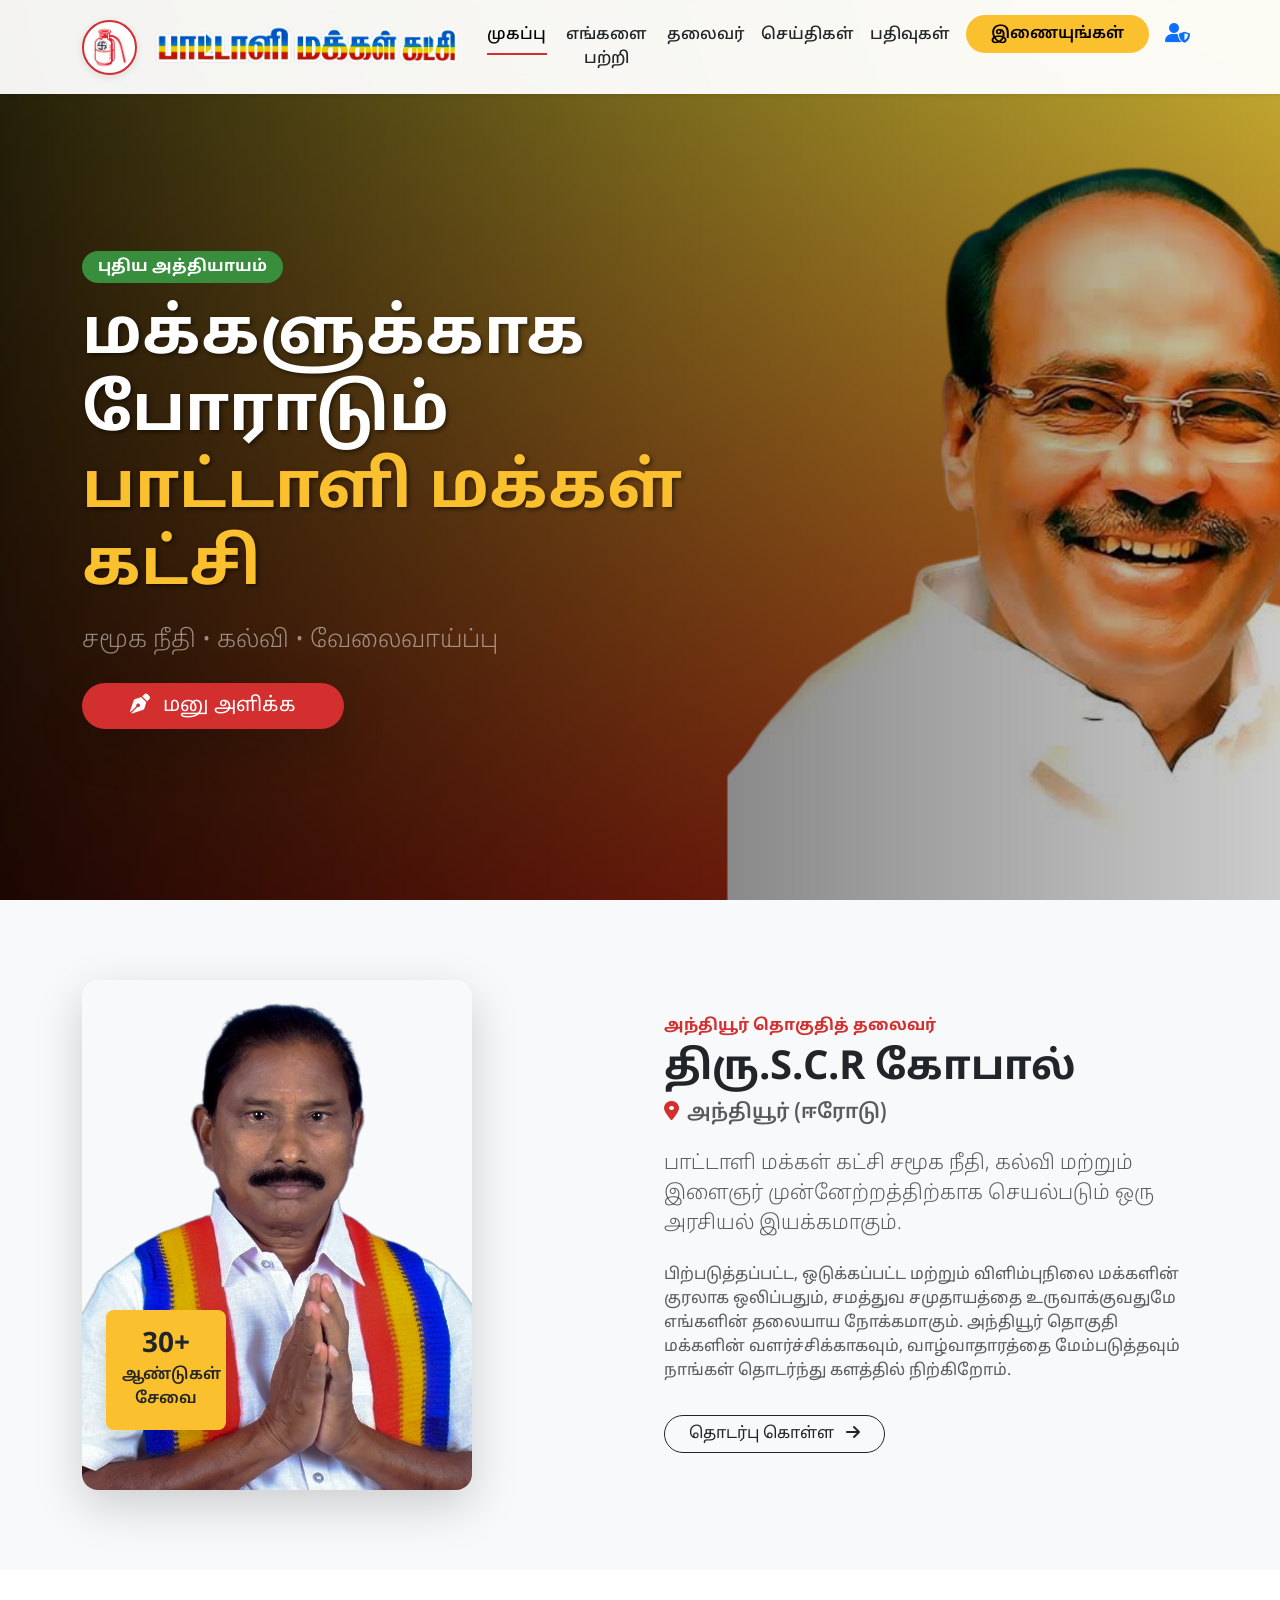
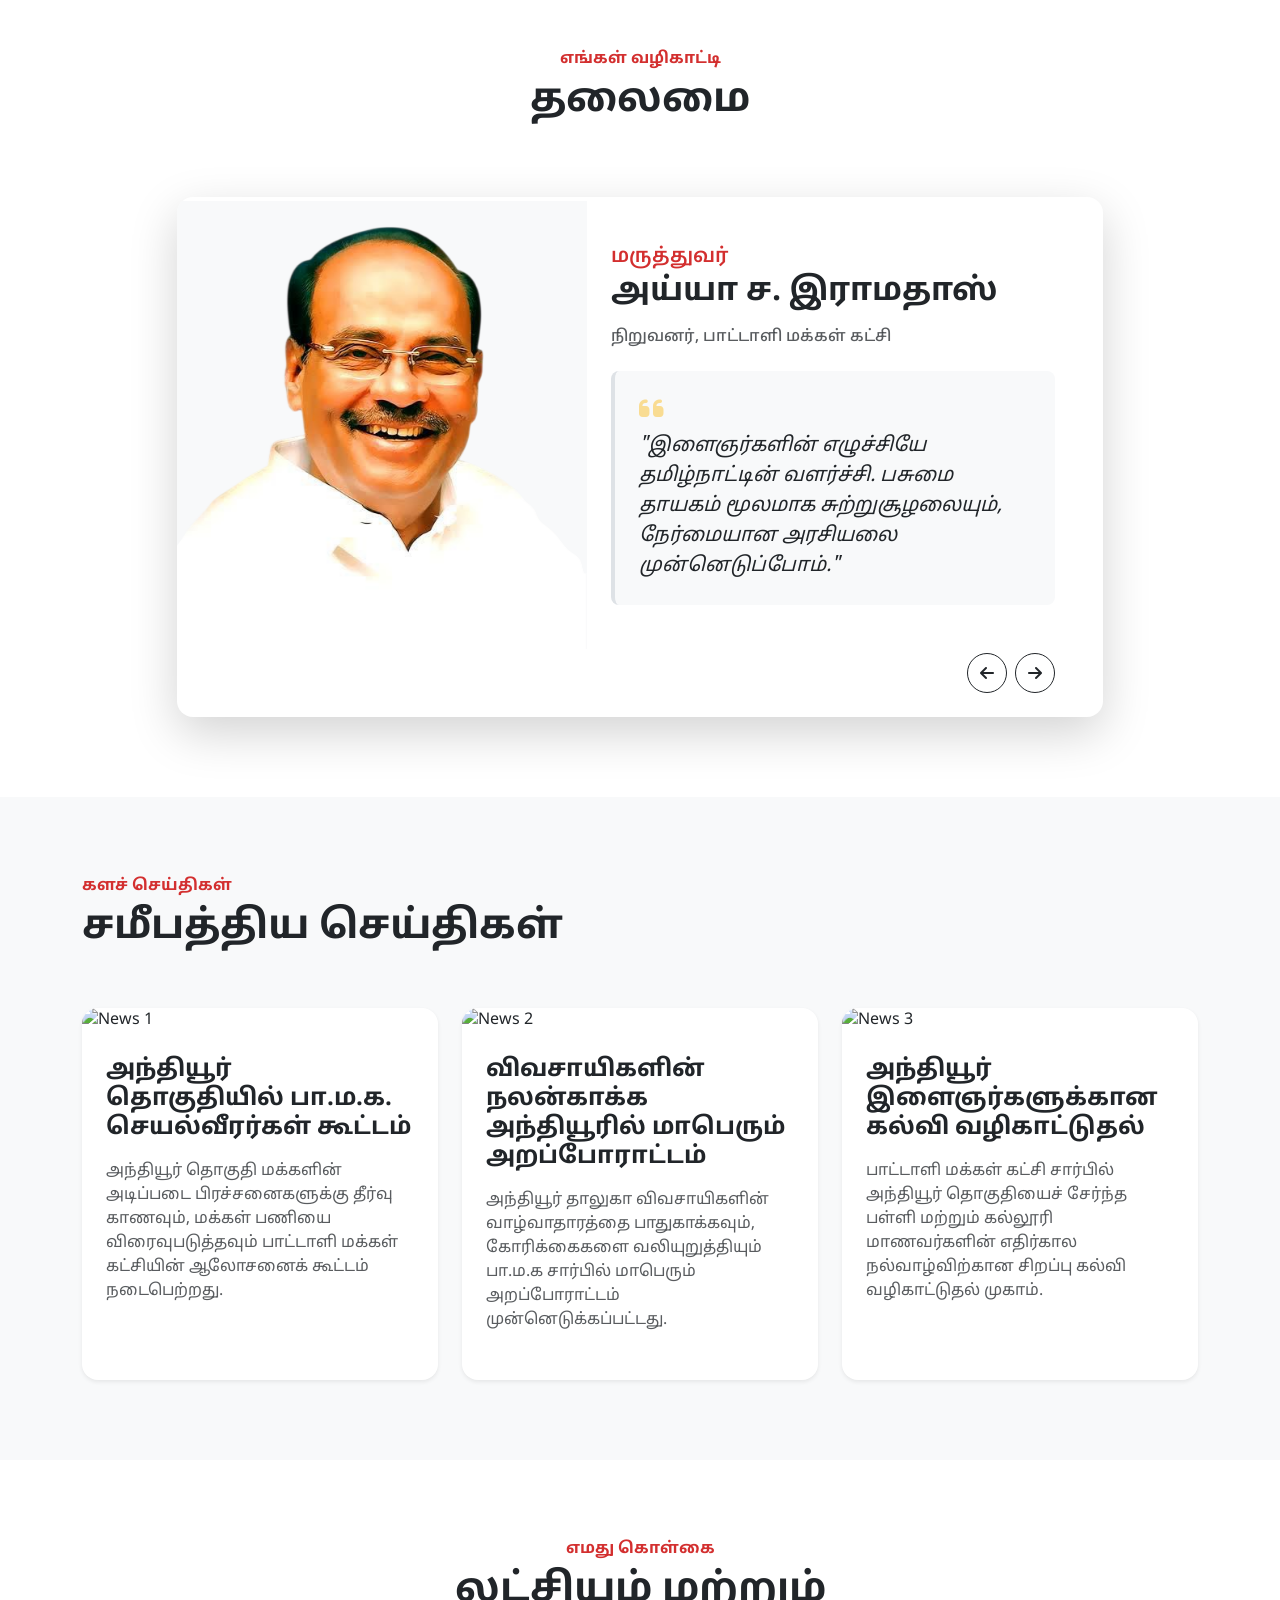
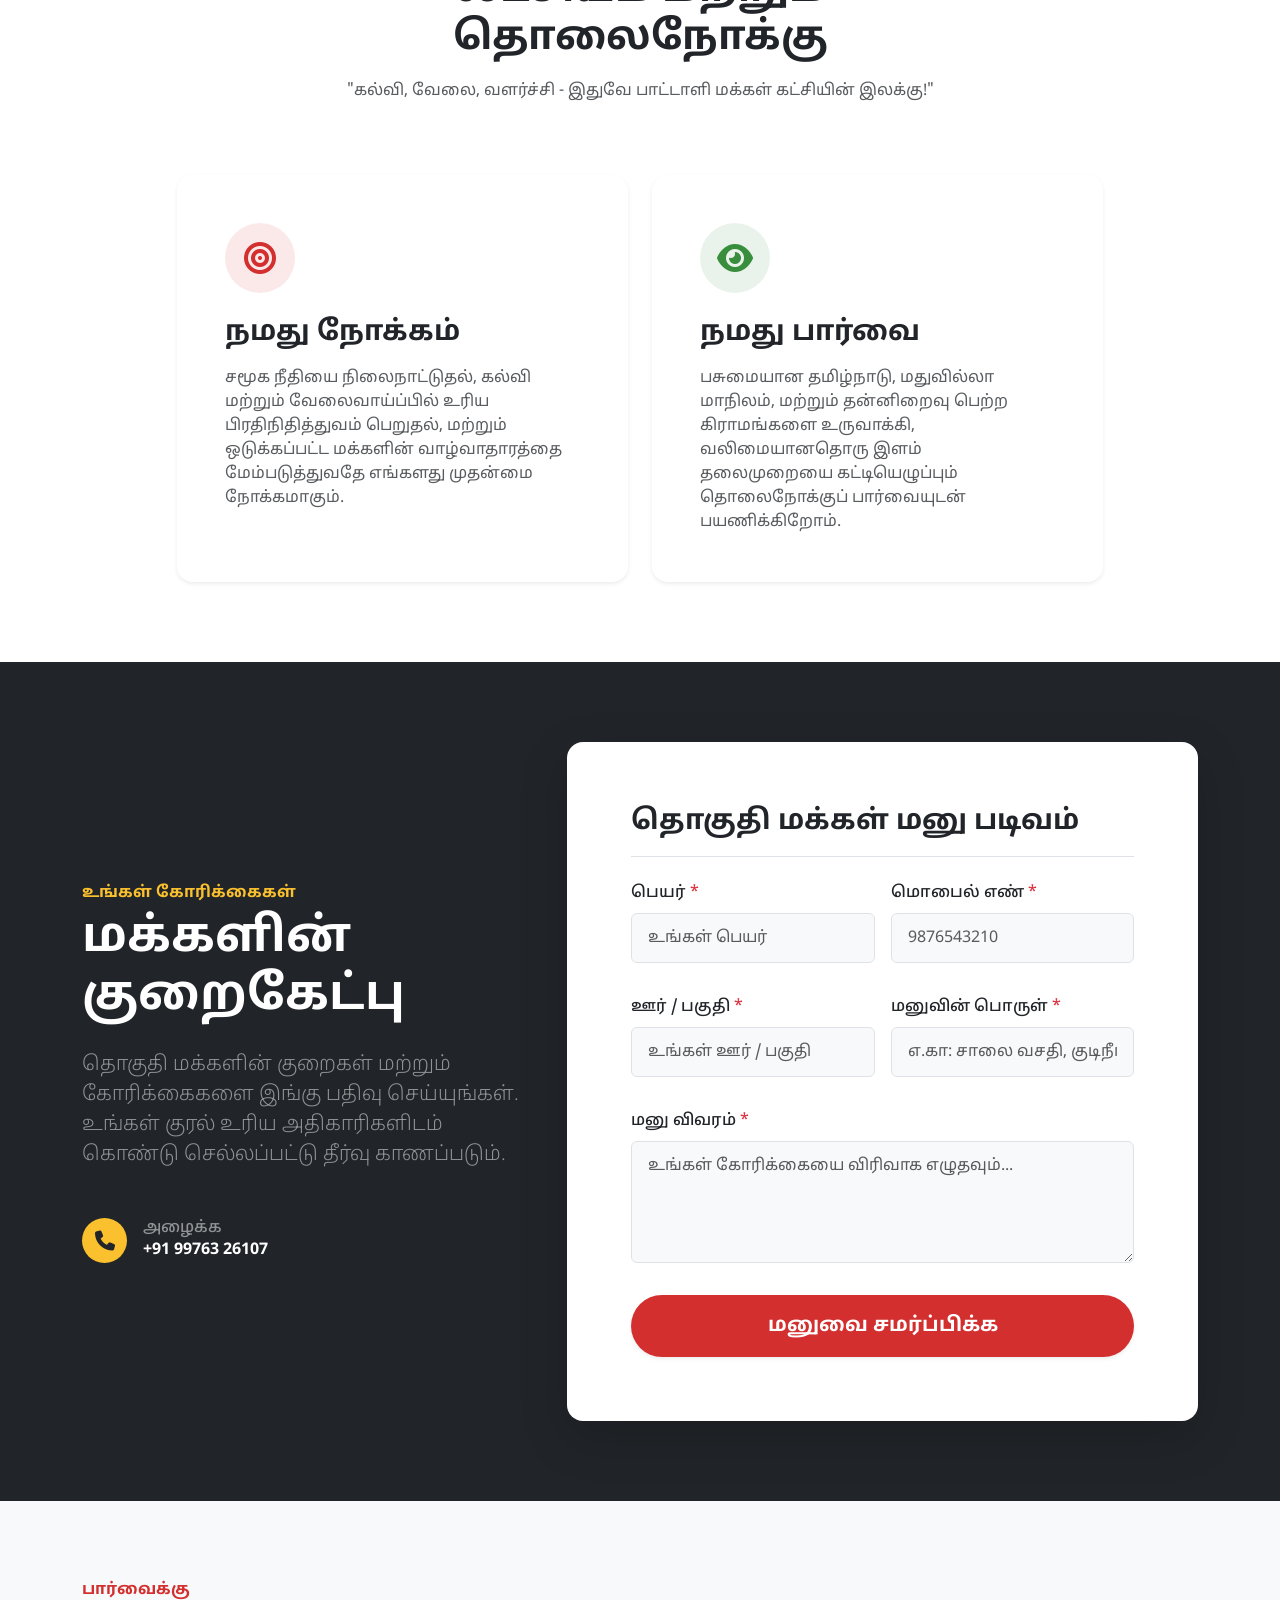
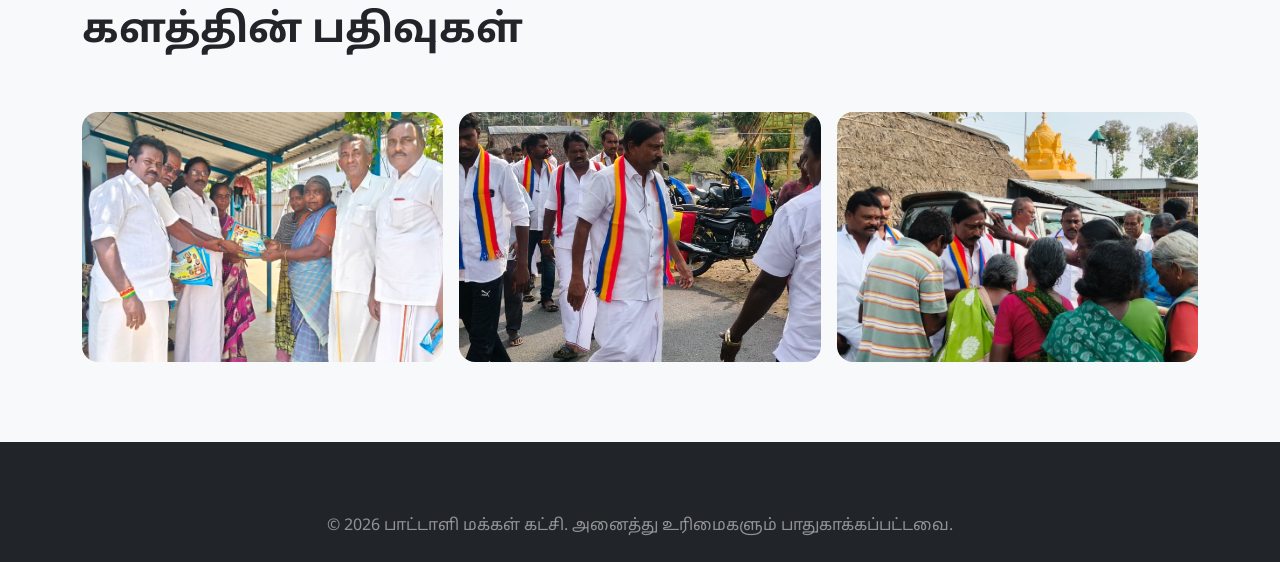
==== commit c4854a00: "Update print statement to show 'Goodbye World'" ====
--- a/index.html
+++ b/index.html
@@ -119,7 +119,7 @@
             <div class="row align-items-center g-5">
                 <div class="col-lg-6" data-aos="fade-right">
                     <div class="about-image-wrapper position-relative">
-                        <img src="leaderss\WhatsApp Image 2026-04-16 at 1.37.51 PM.jpeg"
+                        <img src="leaderss\5.png"
                             alt="PMK gathering" class="img-fluid rounded-4 shadow-lg">
                         <div class="experience-badge bg-yellow text-dark p-3 rounded-3 shadow text-center position-absolute bottom-0 start-0 translate-middle-y ms-4"
                             data-aos="zoom-in" data-aos-delay="400">
@@ -576,4 +576,4 @@
     <script src="assets/js/script.js"></script>
 </body>
 
-</html>+</html>
